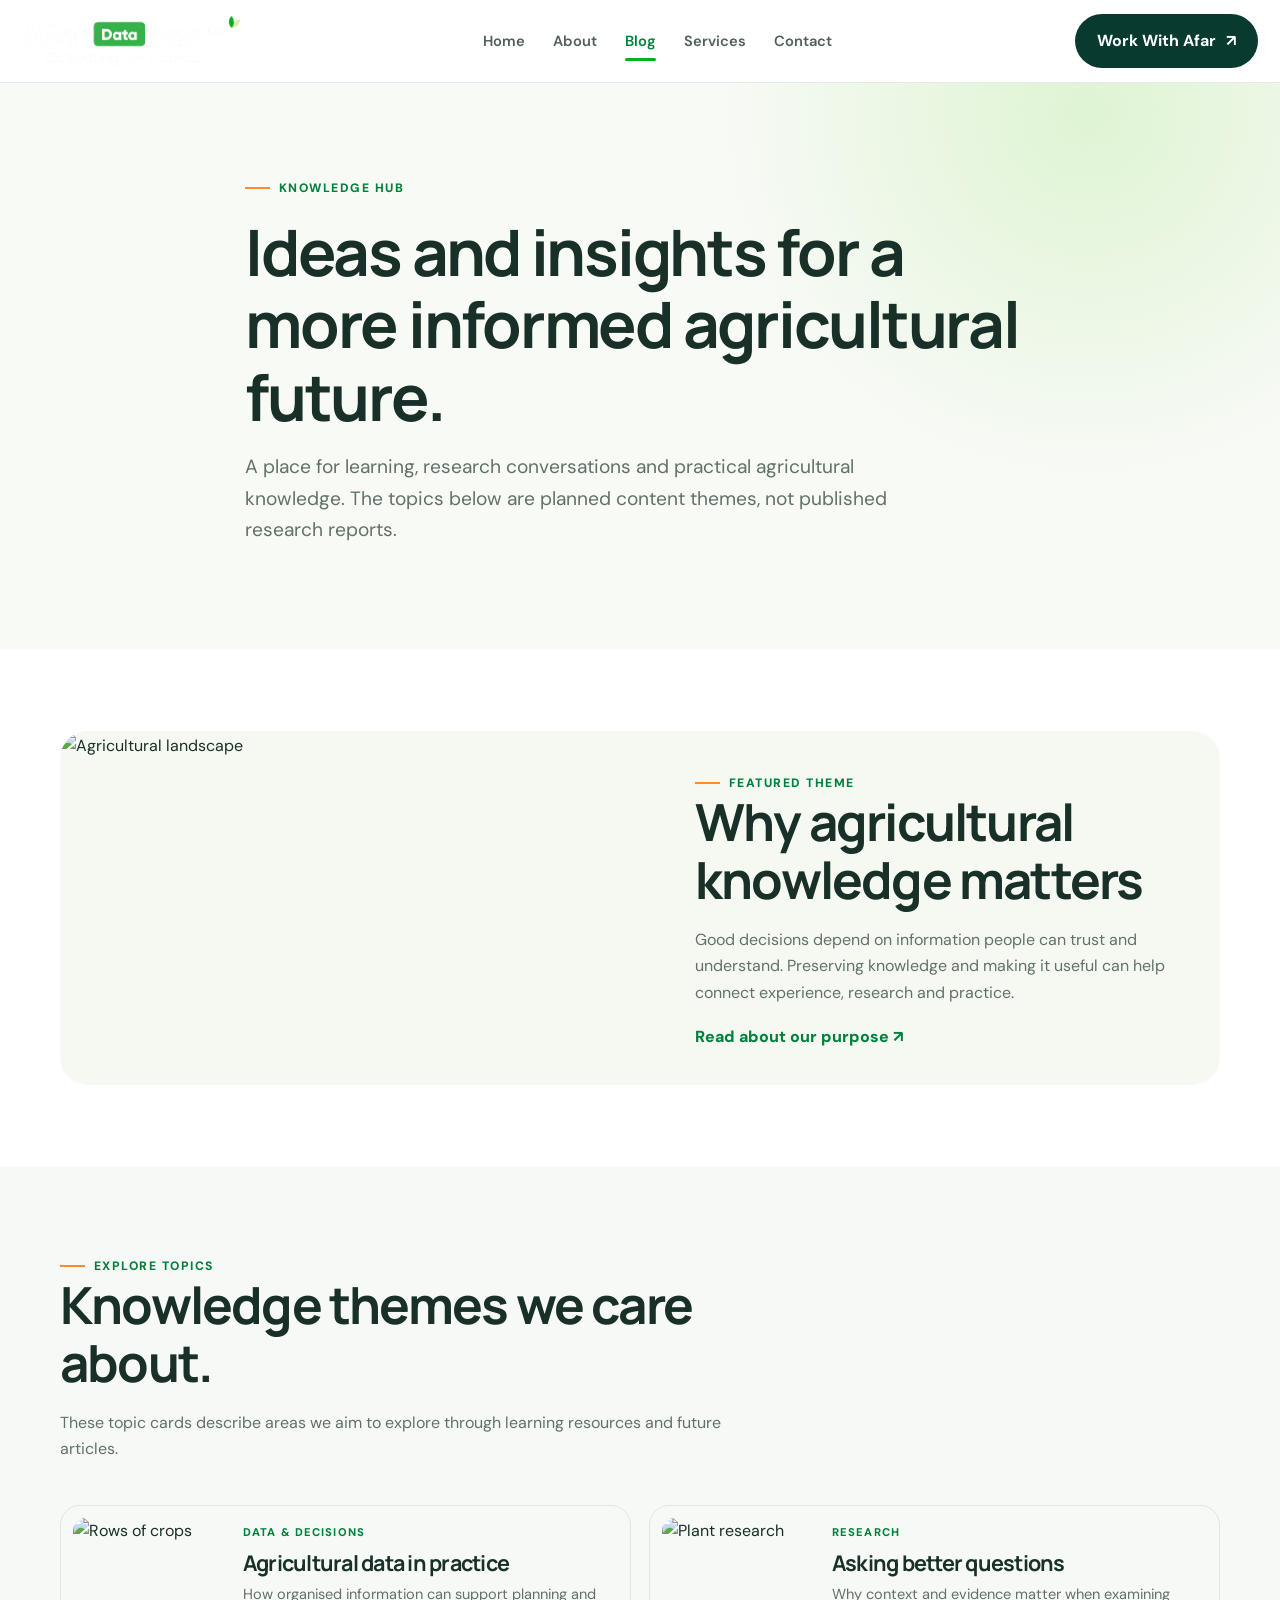
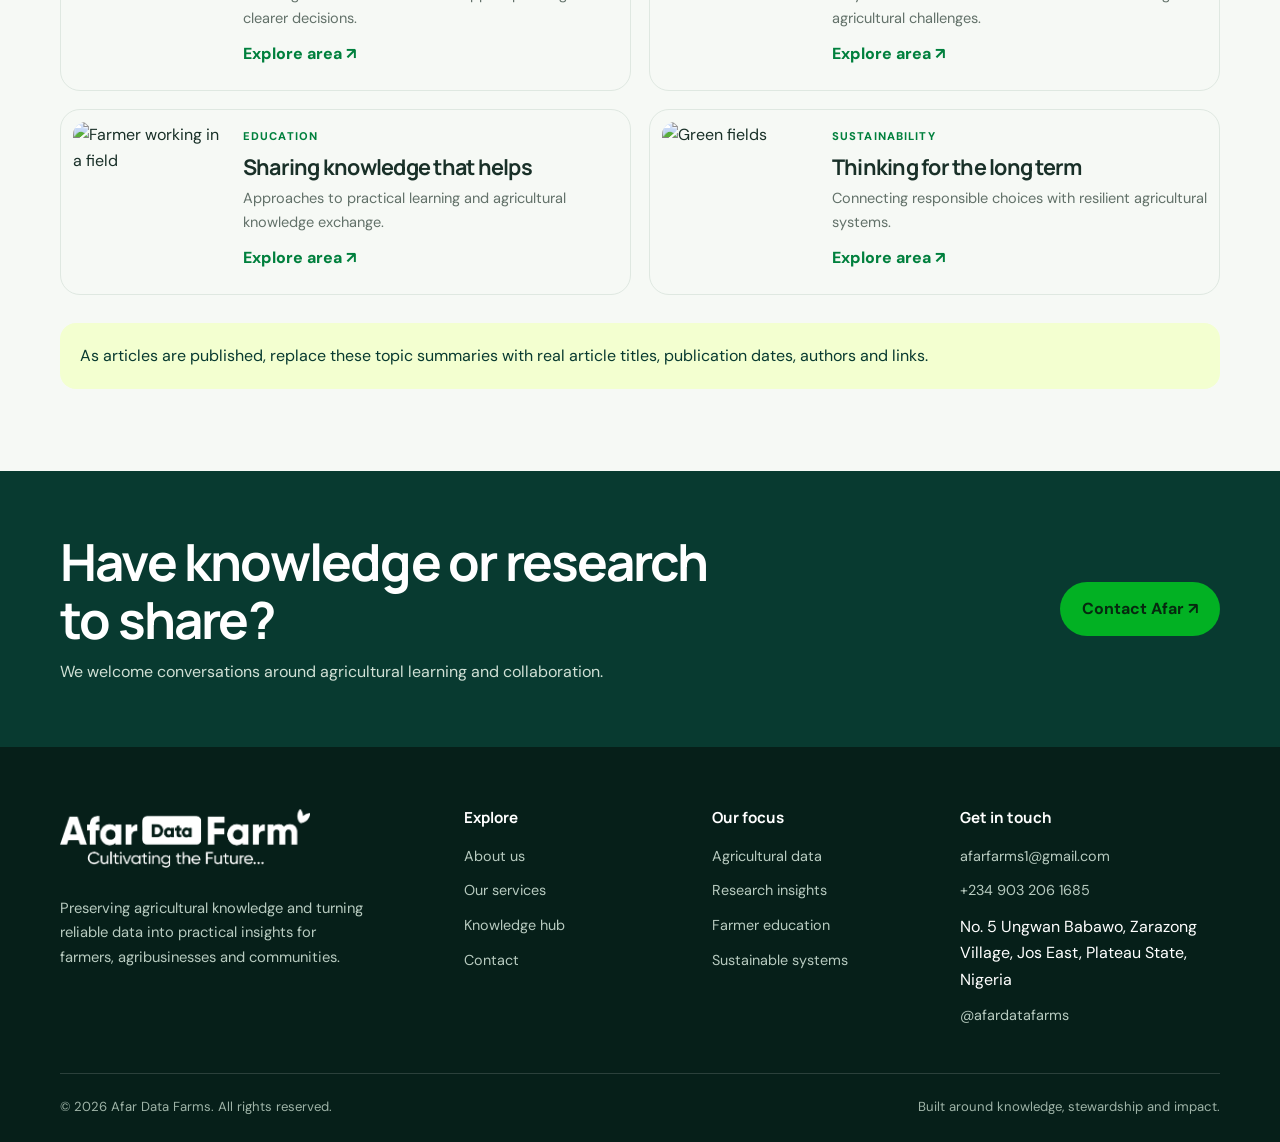
==== Afar-Data-Farms/blog.html @ a395d99d "Add files via upload" ====
<!DOCTYPE html>
<html lang="en">
<head>
  <meta charset="UTF-8">
  <meta name="viewport" content="width=device-width, initial-scale=1.0">
  <meta name="description" content="Afar Data Farms connects agricultural knowledge, research and data to support informed farming and sustainable systems.">
  <title>Blog & Knowledge Hub | Afar Data Farms</title>
  <link rel="stylesheet" href="pages.css">
</head>
<body>

<header class="header">
  <nav class="navbar" aria-label="Main navigation">
    <a href="index.html" class="logo" aria-label="Afar Data Farms home">
      <img class="brand-logo" src="images/afar-logo.png" alt="Afar Data Farms — Cultivating the Future">
    </a>
    <ul class="nav-links" id="navLinks">
      <li><a href="index.html" data-page="home">Home</a></li>
      <li><a href="about.html" data-page="about">About</a></li>
      <li><a href="blog.html" data-page="blog" class="active">Blog</a></li>
      <li><a href="services.html" data-page="services">Services</a></li>
      <li><a href="contact.html" data-page="contact">Contact</a></li>
    </ul>
    <a href="contact.html" class="btn btn-dark nav-btn">Work With Afar <span>↗</span></a>
    <button class="menu-toggle" id="menuToggle" aria-label="Open navigation menu" aria-expanded="false" aria-controls="navLinks"><span></span><span></span><span></span></button>
  </nav>
</header>

<main>

<section class="inner-hero"><div class="container inner-hero-content"><span class="eyebrow">Knowledge hub</span><h1>Ideas and insights for a more informed agricultural future.</h1><p class="lead">A place for learning, research conversations and practical agricultural knowledge. The topics below are planned content themes, not published research reports.</p></div></section>
<section class="page-section"><div class="container"><div class="featured-article"><div class="featured-visual"><img src="https://images.unsplash.com/photo-1500382017468-9049fed747ef?auto=format&fit=crop&w=1200&q=85" alt="Agricultural landscape"></div><div class="featured-copy"><span class="eyebrow">Featured theme</span><h2>Why agricultural knowledge matters</h2><p>Good decisions depend on information people can trust and understand. Preserving knowledge and making it useful can help connect experience, research and practice.</p><a class="text-link" href="about.html#mission">Read about our purpose ↗</a></div></div></div></section>
<section class="page-section section-soft"><div class="container"><div class="section-heading"><span class="eyebrow">Explore topics</span><h2>Knowledge themes we care about.</h2><p>These topic cards describe areas we aim to explore through learning resources and future articles.</p></div><div class="topic-grid">
  <article class="topic-card"><img src="https://images.unsplash.com/photo-1464226184884-fa280b87c399?auto=format&fit=crop&w=500&q=80" alt="Rows of crops"><div><span class="topic-label">Data & decisions</span><h3>Agricultural data in practice</h3><p>How organised information can support planning and clearer decisions.</p><a class="text-link" href="services.html#agricultural-data">Explore area ↗</a></div></article>
  <article class="topic-card"><img src="https://images.unsplash.com/photo-1530836369250-ef72a3f5cda8?auto=format&fit=crop&w=500&q=80" alt="Plant research"><div><span class="topic-label">Research</span><h3>Asking better questions</h3><p>Why context and evidence matter when examining agricultural challenges.</p><a class="text-link" href="services.html#research-insights">Explore area ↗</a></div></article>
  <article class="topic-card"><img src="https://images.unsplash.com/photo-1592982537447-7440770cbfc9?auto=format&fit=crop&w=500&q=80" alt="Farmer working in a field"><div><span class="topic-label">Education</span><h3>Sharing knowledge that helps</h3><p>Approaches to practical learning and agricultural knowledge exchange.</p><a class="text-link" href="services.html#farmer-education">Explore area ↗</a></div></article>
  <article class="topic-card"><img src="https://images.unsplash.com/photo-1500382017468-9049fed747ef?auto=format&fit=crop&w=500&q=80" alt="Green fields"><div><span class="topic-label">Sustainability</span><h3>Thinking for the long term</h3><p>Connecting responsible choices with resilient agricultural systems.</p><a class="text-link" href="services.html#sustainable-systems">Explore area ↗</a></div></article>
</div><div class="empty-note" style="margin-top:28px">As articles are published, replace these topic summaries with real article titles, publication dates, authors and links.</div></div></section>
<section class="cta-band"><div class="container cta-inner"><div><h2>Have knowledge or research to share?</h2><p>We welcome conversations around agricultural learning and collaboration.</p></div><a class="btn btn-primary" href="contact.html">Contact Afar ↗</a></div></section>

</main>

<footer class="footer">
  <div class="container">
    <div class="footer-grid">
      <div class="footer-about">
        <a href="index.html" class="logo">
          <img class="brand-logo" src="images/afar-logo.png" alt="Afar Data Farms — Cultivating the Future">
        </a>
        <p>Preserving agricultural knowledge and turning reliable data into practical insights for farmers, agribusinesses and communities.</p>
      </div>
      <div><h4>Explore</h4><div class="footer-links"><a href="about.html">About us</a><a href="services.html">Our services</a><a href="blog.html">Knowledge hub</a><a href="contact.html">Contact</a></div></div>
      <div><h4>Our focus</h4><div class="footer-links"><a href="services.html#agricultural-data">Agricultural data</a><a href="services.html#research-insights">Research insights</a><a href="services.html#farmer-education">Farmer education</a><a href="services.html#sustainable-systems">Sustainable systems</a></div></div>
      <div><h4>Get in touch</h4><div class="footer-links"><a href="mailto:afarfarms1@gmail.com">afarfarms1@gmail.com</a><a href="tel:+2349032061685">+234 903 206 1685</a><span>No. 5 Ungwan Babawo, Zarazong Village, Jos East, Plateau State, Nigeria</span><a href="https://www.instagram.com/afardatafarms/" target="_blank" rel="noreferrer">@afardatafarms</a></div></div>
    </div>
    <div class="footer-bottom"><span>© <span data-year>2026</span> Afar Data Farms. All rights reserved.</span><span>Built around knowledge, stewardship and impact.</span></div>
  </div>
</footer>
<script src="script.js"></script>

</body>
</html>
---- Afar-Data-Farms/pages.css ----
@import url('https://fonts.googleapis.com/css2?family=DM+Sans:wght@400;500;600;700&family=Manrope:wght@400;500;600;700;800&display=swap');

:root {
  --green: #02B123;
  --green-dark: #00803D;
  --forest: #083A30;
  --ink: #193028;
  --muted: #627169;
  --white: #FFFFFF;
  --silver: #EFEFEF;
  --clay: #9B7750;
  --orange: #FF892F;
  --pale-green: #F3FFD0;
  --harvest: #C4E692;
  --line: #dfe8e1;
  --radius: 22px;
  --shadow: 0 18px 55px rgba(8, 58, 48, .10);
}
* { box-sizing: border-box; }
html { scroll-behavior: smooth; scroll-padding-top: 100px; }
body { margin: 0; font-family: "DM Sans", Arial, sans-serif; color: var(--ink); background: var(--white); line-height: 1.65; }
img { max-width: 100%; display: block; }
a { color: inherit; text-decoration: none; }
button, input, textarea, select { font: inherit; }
button, a { -webkit-tap-highlight-color: transparent; }
.container { width: min(1160px, calc(100% - 44px)); margin-inline: auto; }
.section { padding: 94px 0; }
.section-soft { background: #f6f9f5; }
.eyebrow { display: inline-flex; gap: 9px; align-items: center; color: var(--green-dark); text-transform: uppercase; letter-spacing: .12em; font-size: .76rem; font-weight: 800; }
.eyebrow::before { content: ""; width: 25px; height: 2px; background: var(--orange); }
h1, h2, h3, h4 { font-family: "Manrope", Arial, sans-serif; line-height: 1.13; letter-spacing: -.035em; margin: 0 0 18px; }
h1 { font-size: clamp(2.7rem, 6vw, 5.2rem); }
h2 { font-size: clamp(2rem, 4vw, 3.35rem); }
h3 { font-size: 1.35rem; }
p { margin: 0 0 18px; color: var(--muted); }
.lead { max-width: 650px; font-size: clamp(1.05rem, 1.5vw, 1.22rem); }
.section-heading { max-width: 720px; margin-bottom: 42px; }
.section-heading.center { text-align: center; margin-inline: auto; }
.section-heading.center .eyebrow { justify-content: center; }
.btn { display: inline-flex; align-items: center; justify-content: center; gap: 10px; border: 1px solid transparent; border-radius: 999px; padding: 13px 21px; font-weight: 700; transition: transform .2s, background .2s, color .2s; cursor: pointer; }
.btn:hover { transform: translateY(-2px); }
.btn-primary { background: var(--green); color: #06290f; }
.btn-primary:hover { background: #19cb36; }
.btn-dark { background: var(--forest); color: white; }
.btn-dark:hover { background: #0e5543; }
.btn-outline { border-color: #b7c8bb; color: var(--forest); background: transparent; }
.btn-outline:hover { background: var(--pale-green); }
.text-link { display: inline-flex; align-items: center; gap: 8px; color: var(--green-dark); font-weight: 800; }
.text-link:hover { gap: 13px; }
.header { position: sticky; top: 0; z-index: 50; background: rgba(255,255,255,.94); backdrop-filter: blur(16px); border-bottom: 1px solid rgba(223,232,225,.85); }
.navbar { width: min(1240px, calc(100% - 44px)); min-height: 82px; margin: auto; display: flex; align-items: center; justify-content: space-between; gap: 26px; }
.logo { display: inline-flex; align-items: center; gap: 10px; flex-shrink: 0; }
.logo-mark { width: 42px; height: 42px; border-radius: 14px 14px 14px 4px; display: grid; place-items: center; background: var(--green); color: var(--forest); font-family: "Manrope", sans-serif; font-weight: 800; font-size: 1.25rem; }
.logo-copy { display: flex; flex-direction: column; line-height: 1.1; }
.logo-copy strong { font-family: "Manrope", sans-serif; font-size: 1rem; letter-spacing: -.04em; }
.logo-copy small { color: var(--muted); font-size: .67rem; margin-top: 5px; letter-spacing: .06em; }
.nav-links { display: flex; list-style: none; align-items: center; gap: 28px; padding: 0; margin: 0; }
.nav-links a { color: #516158; font-size: .92rem; font-weight: 600; transition: color .2s; }
.nav-links a:hover, .nav-links a.active { color: var(--green-dark); }
.nav-links a.active { position: relative; }
.nav-links a.active::after { content: ""; position: absolute; height: 3px; border-radius: 2px; left: 0; right: 0; bottom: -10px; background: var(--green); }
.menu-toggle { display: none; width: 44px; height: 44px; border: 1px solid var(--line); border-radius: 12px; background: white; padding: 10px; cursor: pointer; }
.menu-toggle span { display: block; height: 2px; background: var(--forest); margin: 5px 0; transition: transform .2s, opacity .2s; }
.hero { padding: 76px 0 80px; overflow: hidden; background: radial-gradient(circle at 85% 12%, #e6f8d8 0, transparent 27%), linear-gradient(120deg, #f8fbf5 0%, #fff 56%, #f2faed 100%); }
.hero-grid { display: grid; grid-template-columns: 1.04fr .96fr; gap: 55px; align-items: center; }
.hero-copy h1 { max-width: 700px; margin-top: 19px; }
.hero-copy h1 span { color: var(--green-dark); }
.hero-copy .lead { margin-bottom: 28px; }
.hero-actions { display: flex; flex-wrap: wrap; gap: 12px; margin: 28px 0 30px; }
.hero-note { display: flex; align-items: center; gap: 11px; font-size: .9rem; color: var(--muted); }
.hero-note span { display: grid; place-items: center; width: 28px; height: 28px; background: var(--pale-green); border-radius: 50%; color: var(--green-dark); font-weight: 900; }
.hero-visual { position: relative; min-height: 480px; }
.hero-photo { position: absolute; inset: 0 0 24px 34px; border-radius: 36px 36px 36px 100px; overflow: hidden; background: #d6e8d0; box-shadow: var(--shadow); }
.hero-photo img { width: 100%; height: 100%; object-fit: cover; }
.floating-card { position: absolute; left: 0; bottom: 0; width: min(255px, 70%); padding: 20px; border-radius: 18px; background: white; box-shadow: var(--shadow); border: 1px solid #edf2eb; }
.floating-card strong { display: block; font-family: "Manrope", sans-serif; font-size: 1rem; margin-bottom: 5px; }
.floating-card p { font-size: .85rem; margin: 0; }
.image-caption { position: absolute; right: -8px; top: 22px; writing-mode: vertical-rl; letter-spacing: .16em; text-transform: uppercase; font-size: .68rem; font-weight: 800; color: var(--green-dark); }
.trust-strip { border-block: 1px solid var(--line); padding: 20px 0; }
.trust-inner { display: flex; justify-content: space-between; gap: 20px; flex-wrap: wrap; align-items: center; color: var(--muted); font-size: .86rem; }
.trust-inner strong { color: var(--forest); font-family: "Manrope", sans-serif; font-size: .94rem; }
.intro-grid { display: grid; grid-template-columns: .8fr 1.2fr; gap: 80px; align-items: start; }
.intro-grid h2 { max-width: 440px; }
.intro-copy { padding-top: 10px; }
.intro-copy p { font-size: 1.08rem; }
.service-grid, .value-grid, .topic-grid, .impact-grid, .resource-grid { display: grid; grid-template-columns: repeat(4, 1fr); gap: 18px; }
.service-card { min-height: 285px; border: 1px solid var(--line); border-radius: var(--radius); padding: 25px; background: white; display: flex; flex-direction: column; transition: transform .25s, box-shadow .25s, border-color .25s; }
.service-card:hover { transform: translateY(-7px); box-shadow: var(--shadow); border-color: #9fdaa7; }
.card-icon { width: 48px; height: 48px; display: grid; place-items: center; border-radius: 15px; background: var(--pale-green); color: var(--green-dark); font-size: 1.35rem; margin-bottom: 24px; }
.service-card p { font-size: .94rem; flex: 1; }
.card-arrow { color: var(--green-dark); font-size: 1.25rem; font-weight: 800; }
.split-section { display: grid; grid-template-columns: 1fr 1fr; gap: 70px; align-items: center; }
.split-image { border-radius: 30px; overflow: hidden; min-height: 440px; background: #e5efe0; }
.split-image img { width: 100%; height: 100%; min-height: 440px; object-fit: cover; }
.split-copy ul { list-style: none; padding: 0; margin: 24px 0 30px; }
.split-copy li { display: flex; gap: 12px; margin: 13px 0; color: var(--ink); font-weight: 600; }
.split-copy li::before { content: "✓"; flex-shrink: 0; display: grid; place-items: center; width: 23px; height: 23px; border-radius: 50%; background: var(--pale-green); color: var(--green-dark); font-size: .8rem; }
.process-grid { display: grid; grid-template-columns: repeat(3, 1fr); gap: 18px; }
.process-card { padding: 30px; border-radius: var(--radius); background: var(--forest); color: white; }
.process-card:nth-child(2) { background: #0d5840; }
.process-card:nth-child(3) { background: #164d34; }
.process-number { color: var(--harvest); font-size: .82rem; letter-spacing: .12em; font-weight: 800; }
.process-card h3 { margin-top: 24px; }
.process-card p { color: #d0e0d5; margin-bottom: 0; }
.cta-band { background: var(--forest); color: white; padding: 62px 0; }
.cta-inner { display: flex; justify-content: space-between; align-items: center; gap: 40px; }
.cta-inner h2 { max-width: 650px; margin-bottom: 10px; }
.cta-inner p { color: #d0e0d5; margin: 0; }
.footer { background: #061f19; color: white; padding: 62px 0 24px; }
.footer-grid { display: grid; grid-template-columns: 1.4fr .8fr .8fr 1fr; gap: 40px; padding-bottom: 45px; }
.footer .logo-copy strong { color: white; }
.footer .logo-copy small { color: #c0d2c8; }
.footer-about p { color: #b8cbc0; margin-top: 20px; max-width: 310px; font-size: .92rem; }
.footer h4 { font-size: .95rem; letter-spacing: 0; margin-bottom: 18px; }
.footer-links { display: grid; gap: 11px; }
.footer-links a, .footer-contact p { color: #b8cbc0; font-size: .9rem; margin: 0; }
.footer-links a:hover { color: var(--harvest); }
.footer-bottom { border-top: 1px solid rgba(255,255,255,.15); padding-top: 22px; display: flex; justify-content: space-between; gap: 20px; color: #9eb3a7; font-size: .82rem; }
.inner-hero { padding: 88px 0 85px; background: radial-gradient(circle at 85% 5%, #dff4d3 0, transparent 30%), #f7faf5; }
.inner-hero-content { max-width: 790px; }
.inner-hero h1 { font-size: clamp(2.6rem, 5vw, 4.5rem); margin-top: 18px; }
.inner-hero .lead { max-width: 680px; }
.page-section { padding: 82px 0; }
.mission-grid { display: grid; grid-template-columns: 1fr 1fr; gap: 20px; }
.mission-card, .vision-card { padding: 34px; border-radius: var(--radius); background: #f5f9f2; border: 1px solid var(--line); }
.vision-card { background: var(--forest); color: white; }
.vision-card p { color: #d2e1d7; }
.values-grid { grid-template-columns: repeat(3, 1fr); }
.value-card { padding: 24px; border: 1px solid var(--line); border-radius: 18px; }
.value-card p { margin: 0; font-size: .94rem; }
.about-service-list { display: grid; gap: 16px; }
.about-service-item { display: grid; grid-template-columns: 70px 1fr auto; align-items: center; gap: 20px; border: 1px solid var(--line); border-radius: 18px; padding: 22px; }
.about-service-item .card-icon { margin: 0; }
.about-service-item h3 { margin-bottom: 7px; }
.about-service-item p { margin: 0; }
.service-detail { display: grid; grid-template-columns: 1fr 1fr; gap: 60px; align-items: center; padding: 50px 0; border-bottom: 1px solid var(--line); }
.service-detail:last-child { border-bottom: 0; }
.service-detail-reverse .service-detail-image { order: 2; }
.service-detail-image { border-radius: 26px; overflow: hidden; min-height: 340px; background: #e5efe0; }
.service-detail-image img { width: 100%; height: 100%; min-height: 340px; object-fit: cover; }
.service-detail-content ul { padding-left: 20px; color: var(--muted); }
.service-detail-content li { margin-bottom: 8px; }
.featured-article { display: grid; grid-template-columns: 1fr 1fr; gap: 40px; align-items: center; background: #f5f9f2; border-radius: 28px; overflow: hidden; }
.featured-visual { min-height: 350px; }
.featured-visual img { width: 100%; height: 100%; min-height: 350px; object-fit: cover; }
.featured-copy { padding: 35px; }
.topic-grid { grid-template-columns: repeat(2, 1fr); }
.topic-card { display: grid; grid-template-columns: 150px 1fr; gap: 20px; border: 1px solid var(--line); border-radius: 20px; overflow: hidden; padding: 12px; }
.topic-card img { width: 150px; height: 160px; object-fit: cover; border-radius: 13px; }
.topic-card h3 { margin: 7px 0; }
.topic-card p { font-size: .91rem; margin-bottom: 10px; }
.topic-label { font-size: .7rem; color: var(--green-dark); text-transform: uppercase; letter-spacing: .1em; font-weight: 800; }
.contact-layout { display: grid; grid-template-columns: .8fr 1.2fr; gap: 55px; align-items: start; }
.contact-info-card { background: var(--forest); color: white; border-radius: 24px; padding: 32px; }
.contact-info-card p { color: #d0e0d5; }
.contact-detail { padding: 17px 0; border-top: 1px solid rgba(255,255,255,.17); }
.contact-detail strong { display: block; margin-bottom: 4px; }
.contact-detail a, .contact-detail span { color: #d0e0d5; overflow-wrap: anywhere; }
.contact-form-wrap { border: 1px solid var(--line); border-radius: 24px; padding: 32px; box-shadow: var(--shadow); }
.contact-form { display: grid; grid-template-columns: 1fr 1fr; gap: 18px; }
.form-field { display: grid; gap: 7px; }
.form-field.full { grid-column: 1 / -1; }
.form-field label { font-size: .88rem; font-weight: 700; }
.form-field input, .form-field textarea, .form-field select { width: 100%; border: 1px solid #d7e2d9; border-radius: 12px; padding: 13px 14px; background: #fbfdfb; outline: none; color: var(--ink); }
.form-field input:focus, .form-field textarea:focus, .form-field select:focus { border-color: var(--green-dark); box-shadow: 0 0 0 3px rgba(2,177,35,.10); }
.form-field textarea { min-height: 140px; resize: vertical; }
.form-note { font-size: .8rem; margin-top: 13px; }
.empty-note { padding: 20px; border-radius: 16px; background: var(--pale-green); color: var(--forest); }
@media (max-width: 980px) {
  .nav-links { gap: 18px; }
  .navbar > .nav-btn { display: none; }
  .hero-grid, .intro-grid, .split-section, .service-detail, .featured-article, .contact-layout { grid-template-columns: 1fr; }
  .hero-grid { gap: 35px; }
  .hero-visual { min-height: 440px; }
  .intro-grid { gap: 25px; }
  .service-grid { grid-template-columns: repeat(2, 1fr); }
  .footer-grid { grid-template-columns: repeat(2, 1fr); }
  .values-grid { grid-template-columns: repeat(2, 1fr); }
  .service-detail-reverse .service-detail-image { order: 0; }
}
@media (max-width: 700px) {
  .container, .navbar { width: min(100% - 32px, 1160px); }
  .navbar { min-height: 72px; }
  .menu-toggle { display: block; }
  .nav-links { display: none; position: absolute; top: 71px; left: 0; right: 0; background: white; padding: 18px 22px 24px; border-bottom: 1px solid var(--line); box-shadow: 0 18px 24px rgba(8,58,48,.08); flex-direction: column; align-items: stretch; gap: 0; }
  .nav-links.show-menu { display: flex; }
  .nav-links li a { display: block; padding: 12px 4px; }
  .nav-links a.active::after { display: none; }
  .menu-toggle.active span:nth-child(1) { transform: translateY(7px) rotate(45deg); }
  .menu-toggle.active span:nth-child(2) { opacity: 0; }
  .menu-toggle.active span:nth-child(3) { transform: translateY(-7px) rotate(-45deg); }
  .hero { padding: 55px 0 60px; }
  .hero-visual { min-height: 340px; }
  .hero-photo { inset: 0 0 20px 18px; border-radius: 26px 26px 26px 70px; }
  .image-caption { right: -2px; font-size: .58rem; }
  .section, .page-section { padding: 65px 0; }
  .service-grid, .process-grid, .mission-grid, .values-grid, .topic-grid { grid-template-columns: 1fr; }
  .service-card { min-height: auto; }
  .split-image, .split-image img { min-height: 300px; }
  .cta-inner { align-items: flex-start; flex-direction: column; gap: 25px; }
  .footer-grid { grid-template-columns: 1fr 1fr; gap: 30px 20px; }
  .footer-about { grid-column: 1 / -1; }
  .footer-bottom { flex-direction: column; }
  .about-service-item { grid-template-columns: 52px 1fr; gap: 13px; padding: 17px; }
  .about-service-item .text-link { grid-column: 2; }
  .topic-card { grid-template-columns: 105px 1fr; gap: 13px; }
  .topic-card img { width: 105px; height: 145px; }
  .featured-copy, .contact-form-wrap, .contact-info-card { padding: 23px; }
  .contact-form { grid-template-columns: 1fr; }
  .form-field.full { grid-column: auto; }
}
@media (prefers-reduced-motion: reduce) {
  *, *::before, *::after { scroll-behavior: auto !important; transition-duration: .01ms !important; animation-duration: .01ms !important; }
}


/* Official Afar Data Farms logo and brand-colour interactions */
.brand-logo {
  width: clamp(150px, 17vw, 220px);
  height: auto;
  object-fit: contain;
  transition: transform .25s ease, filter .25s ease;
}
.logo:hover .brand-logo {
  transform: translateY(-1px) scale(1.025);
  filter: drop-shadow(0 4px 10px rgba(2, 177, 35, .18));
}
.nav-links a {
  position: relative;
  transition: color .22s ease, background-color .22s ease;
}
.nav-links a:hover,
.nav-links a.active {
  color: var(--green-dark);
}
.nav-links a:hover::after {
  content: "";
  position: absolute;
  left: 0;
  right: 0;
  bottom: -10px;
  height: 3px;
  border-radius: 3px;
  background: var(--green);
}
.footer .brand-logo {
  width: min(250px, 100%);
  filter: brightness(0) invert(1);
}
.footer .logo:hover .brand-logo {
  filter: brightness(0) saturate(100%) invert(59%) sepia(95%) saturate(1250%) hue-rotate(79deg) brightness(104%) contrast(105%);
}
@media (max-width: 700px) {
  .brand-logo { width: 165px; }
  .nav-links a:hover::after { display: none; }
}
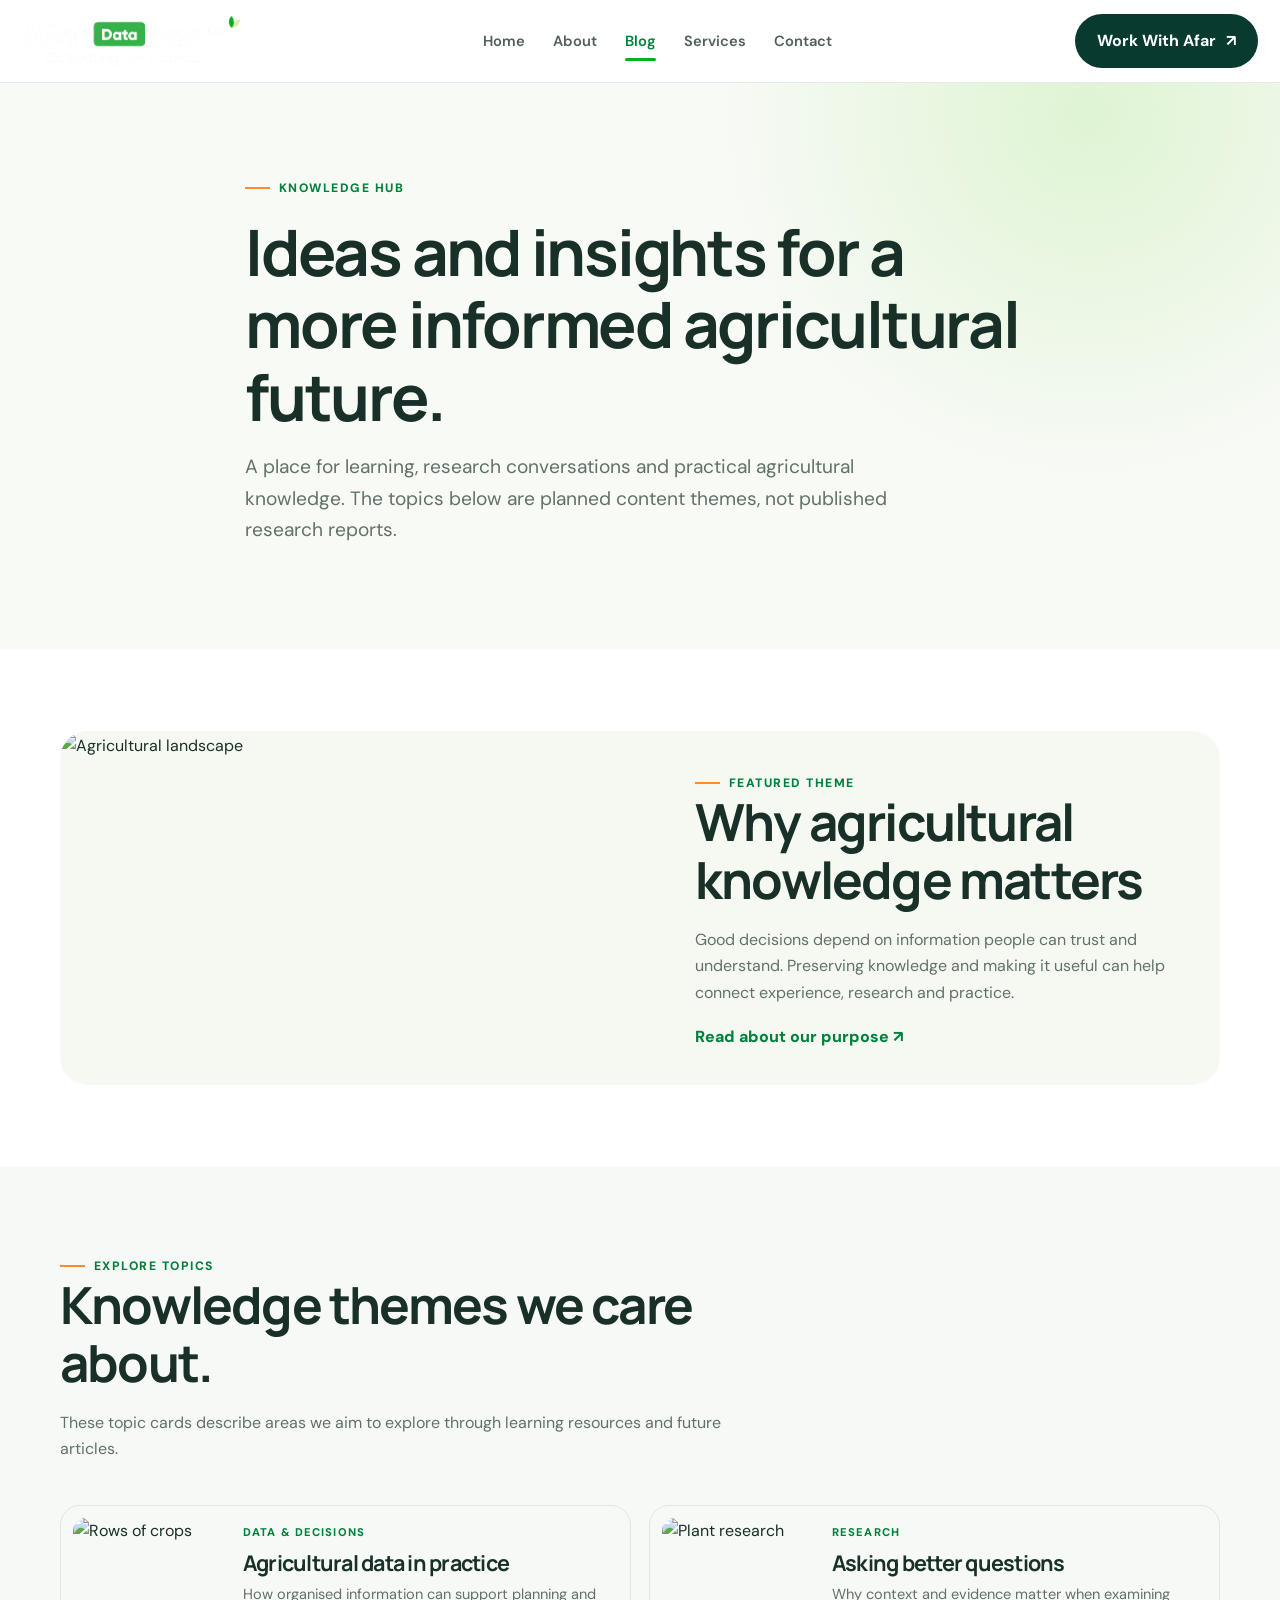
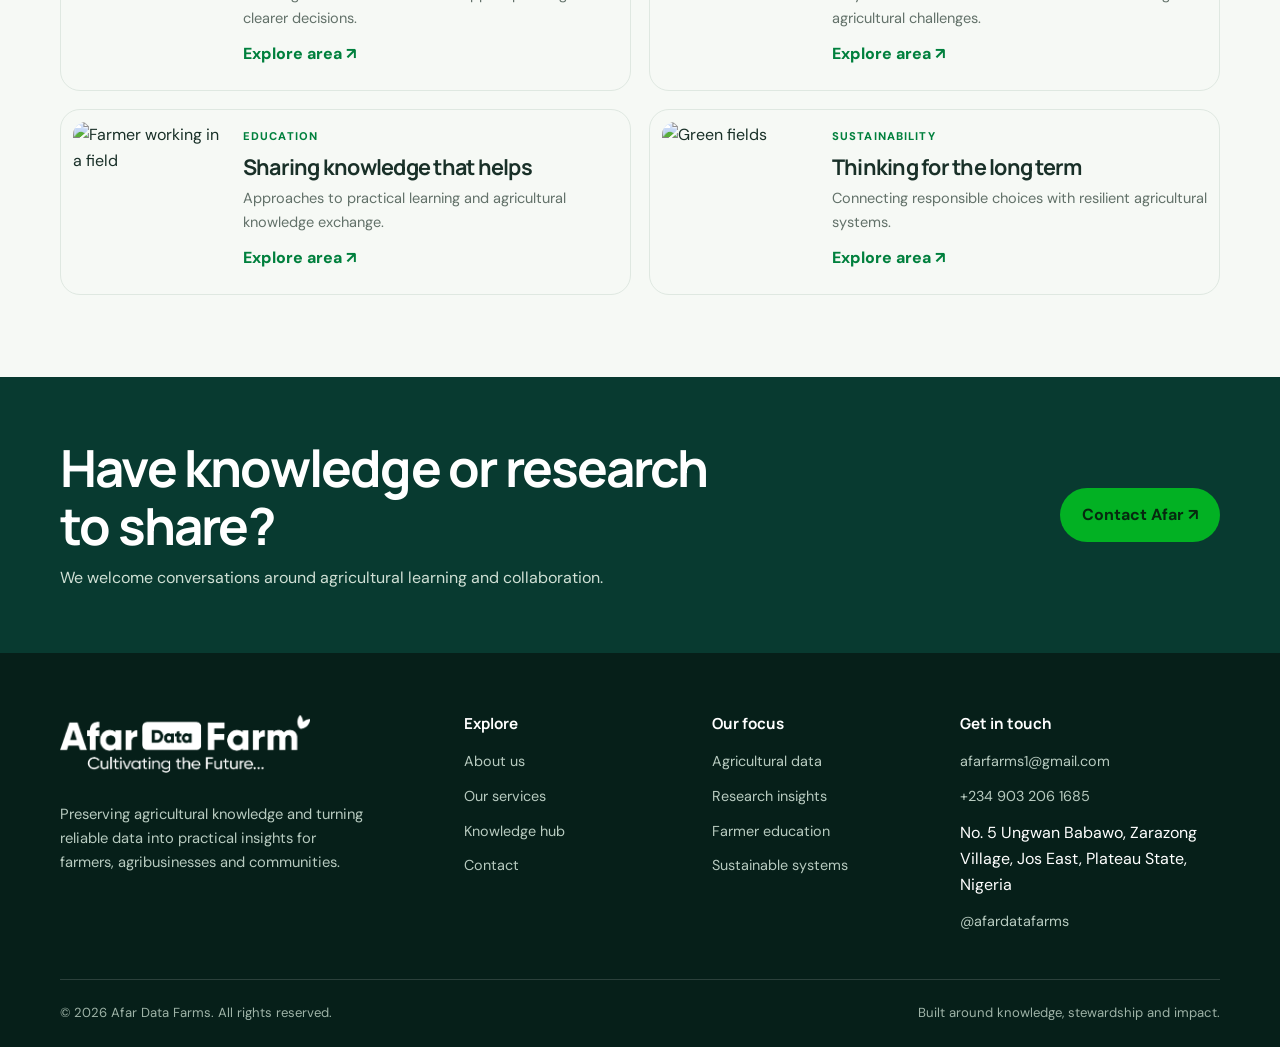
==== commit 404dff52: "Add files via upload" ====
--- a/Afar-Data-Farms/blog.html
+++ b/Afar-Data-Farms/blog.html
@@ -35,7 +35,7 @@
   <article class="topic-card"><img src="https://images.unsplash.com/photo-1530836369250-ef72a3f5cda8?auto=format&fit=crop&w=500&q=80" alt="Plant research"><div><span class="topic-label">Research</span><h3>Asking better questions</h3><p>Why context and evidence matter when examining agricultural challenges.</p><a class="text-link" href="services.html#research-insights">Explore area ↗</a></div></article>
   <article class="topic-card"><img src="https://images.unsplash.com/photo-1592982537447-7440770cbfc9?auto=format&fit=crop&w=500&q=80" alt="Farmer working in a field"><div><span class="topic-label">Education</span><h3>Sharing knowledge that helps</h3><p>Approaches to practical learning and agricultural knowledge exchange.</p><a class="text-link" href="services.html#farmer-education">Explore area ↗</a></div></article>
   <article class="topic-card"><img src="https://images.unsplash.com/photo-1500382017468-9049fed747ef?auto=format&fit=crop&w=500&q=80" alt="Green fields"><div><span class="topic-label">Sustainability</span><h3>Thinking for the long term</h3><p>Connecting responsible choices with resilient agricultural systems.</p><a class="text-link" href="services.html#sustainable-systems">Explore area ↗</a></div></article>
-</div><div class="empty-note" style="margin-top:28px">As articles are published, replace these topic summaries with real article titles, publication dates, authors and links.</div></div></section>
+</div></div></section>
 <section class="cta-band"><div class="container cta-inner"><div><h2>Have knowledge or research to share?</h2><p>We welcome conversations around agricultural learning and collaboration.</p></div><a class="btn btn-primary" href="contact.html">Contact Afar ↗</a></div></section>
 
 </main>
